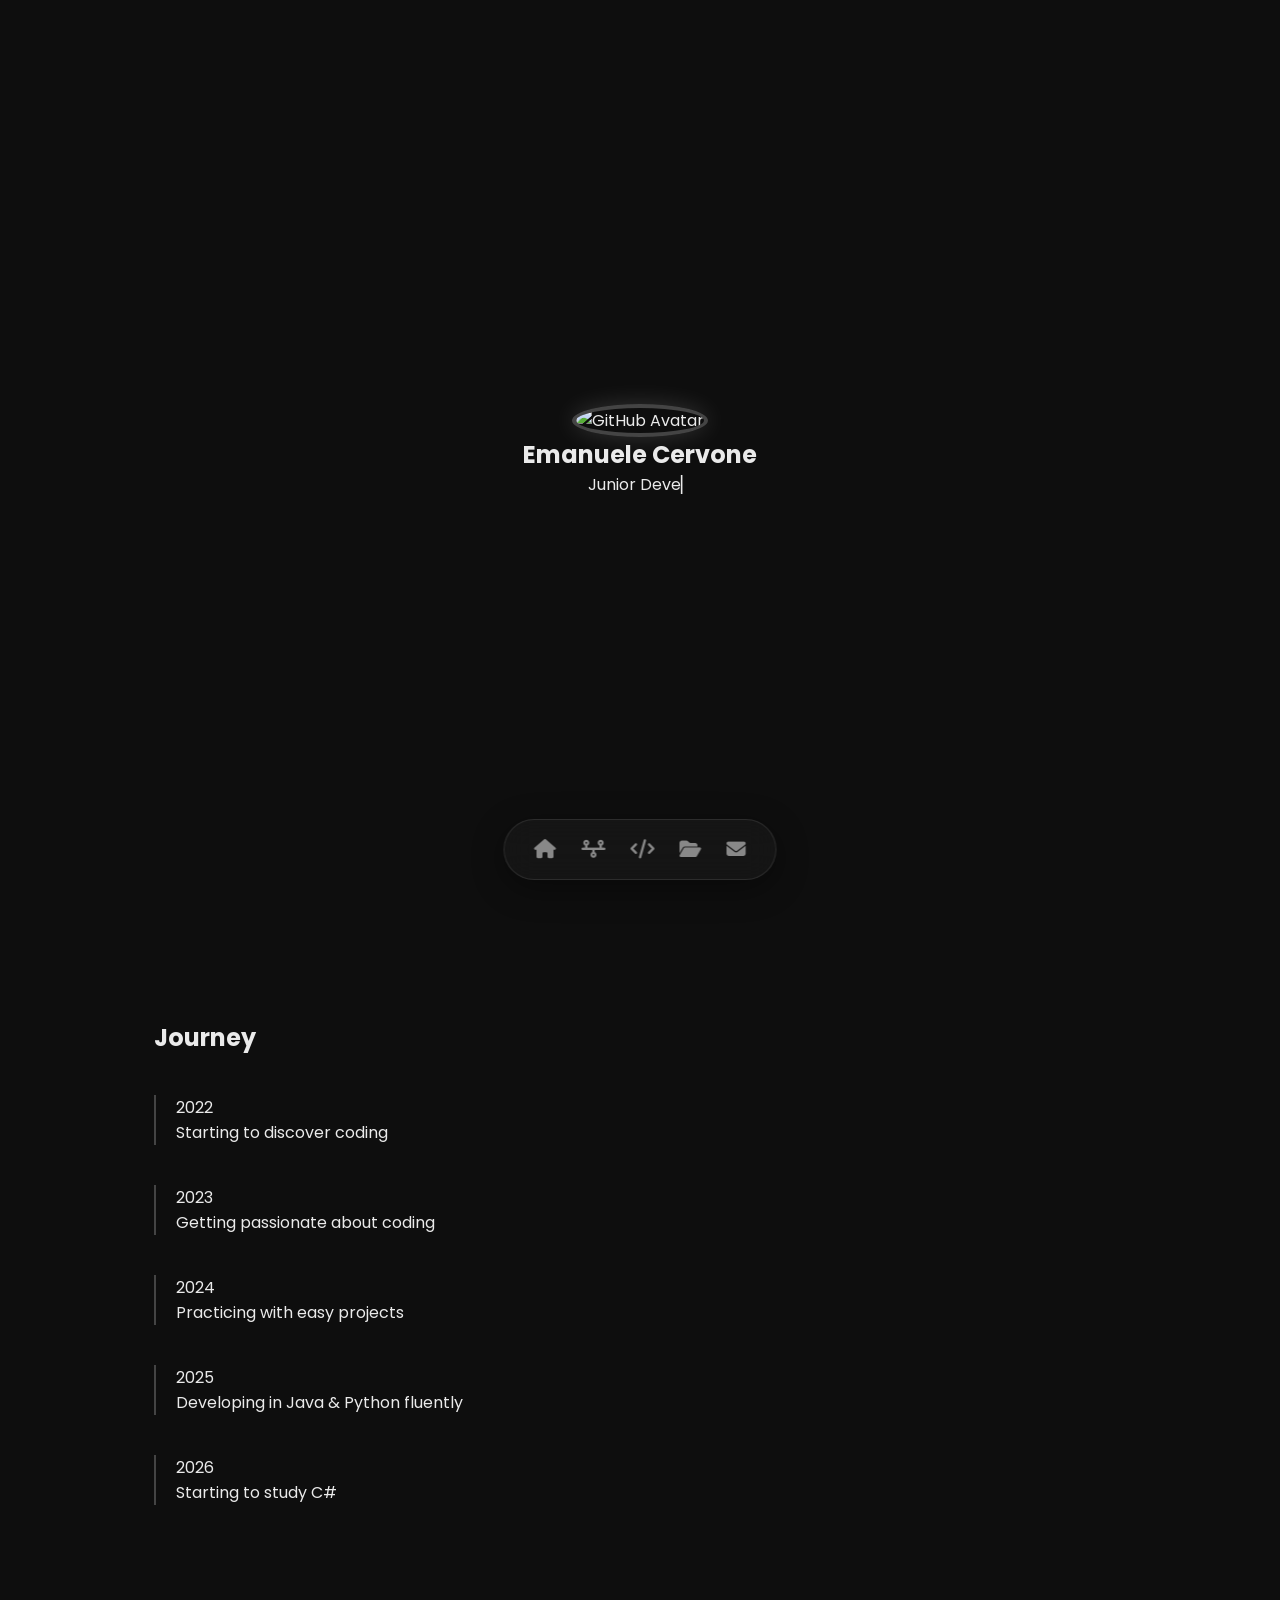
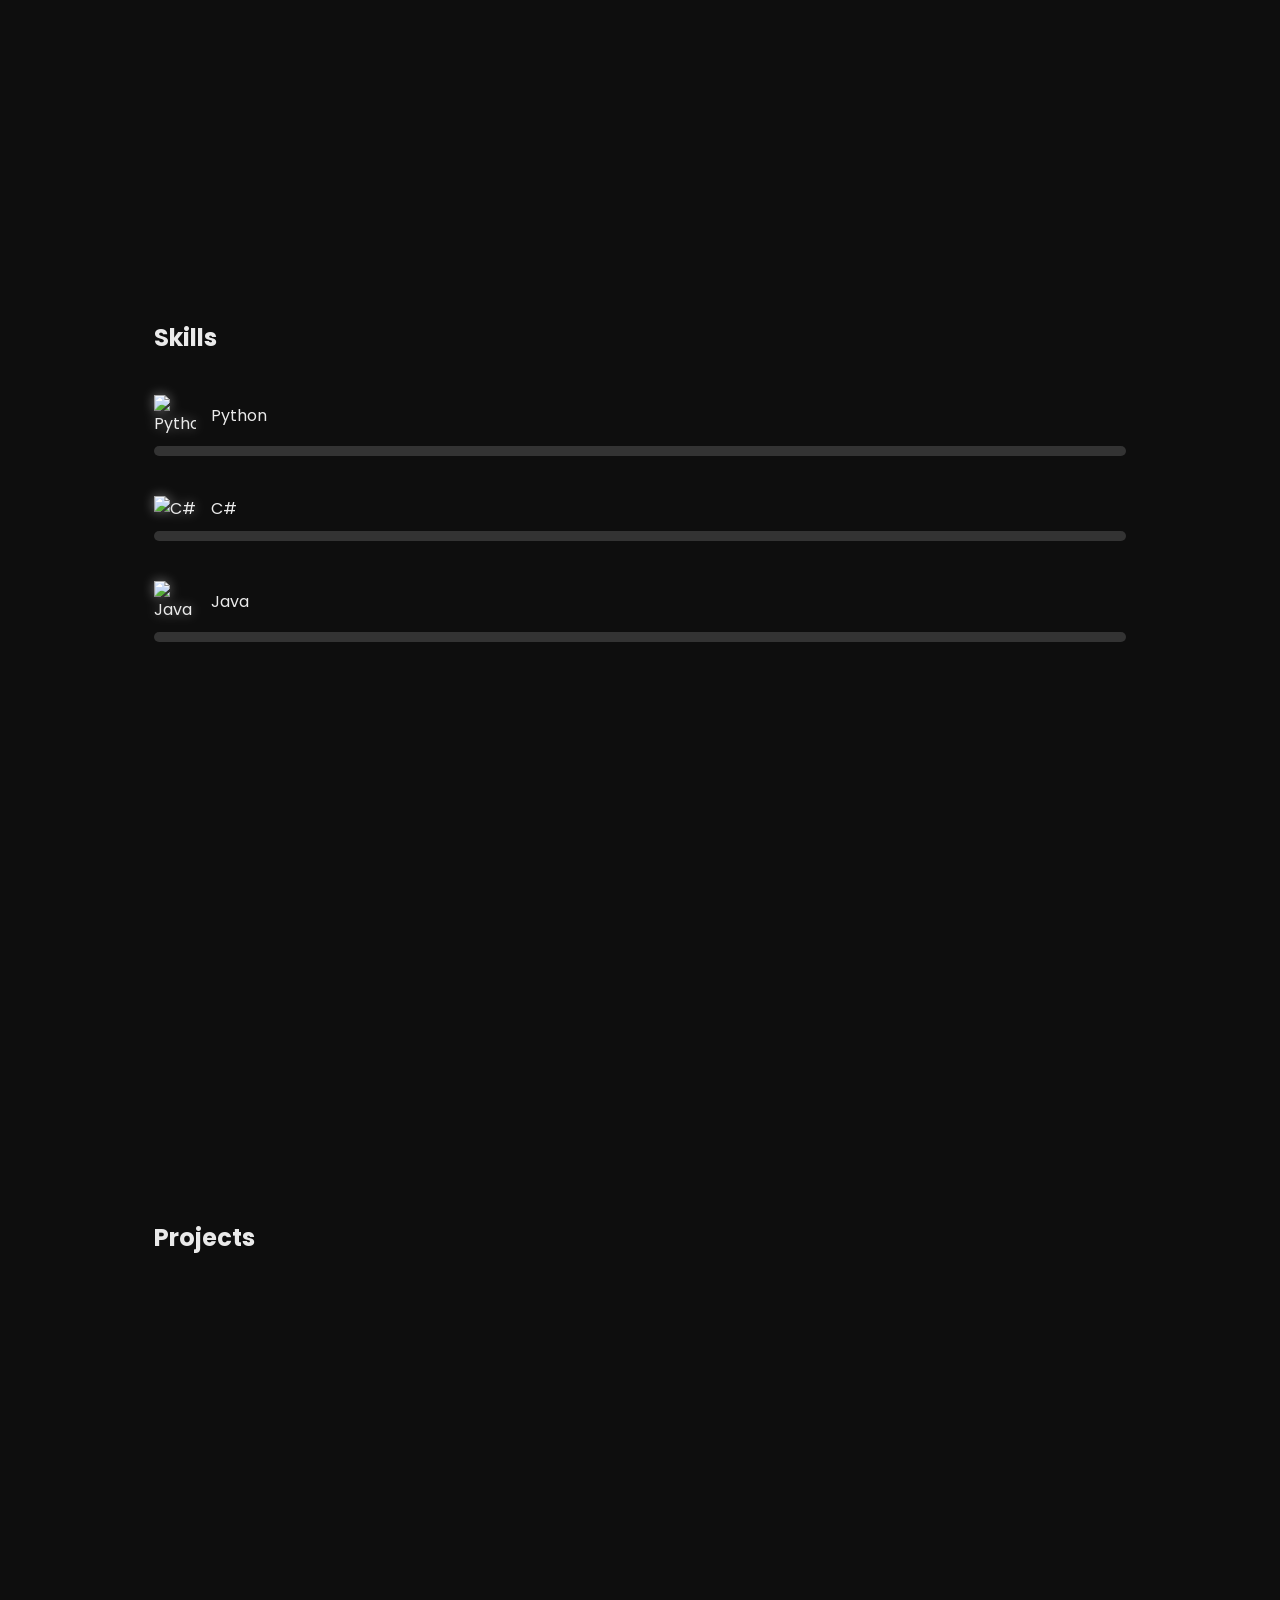
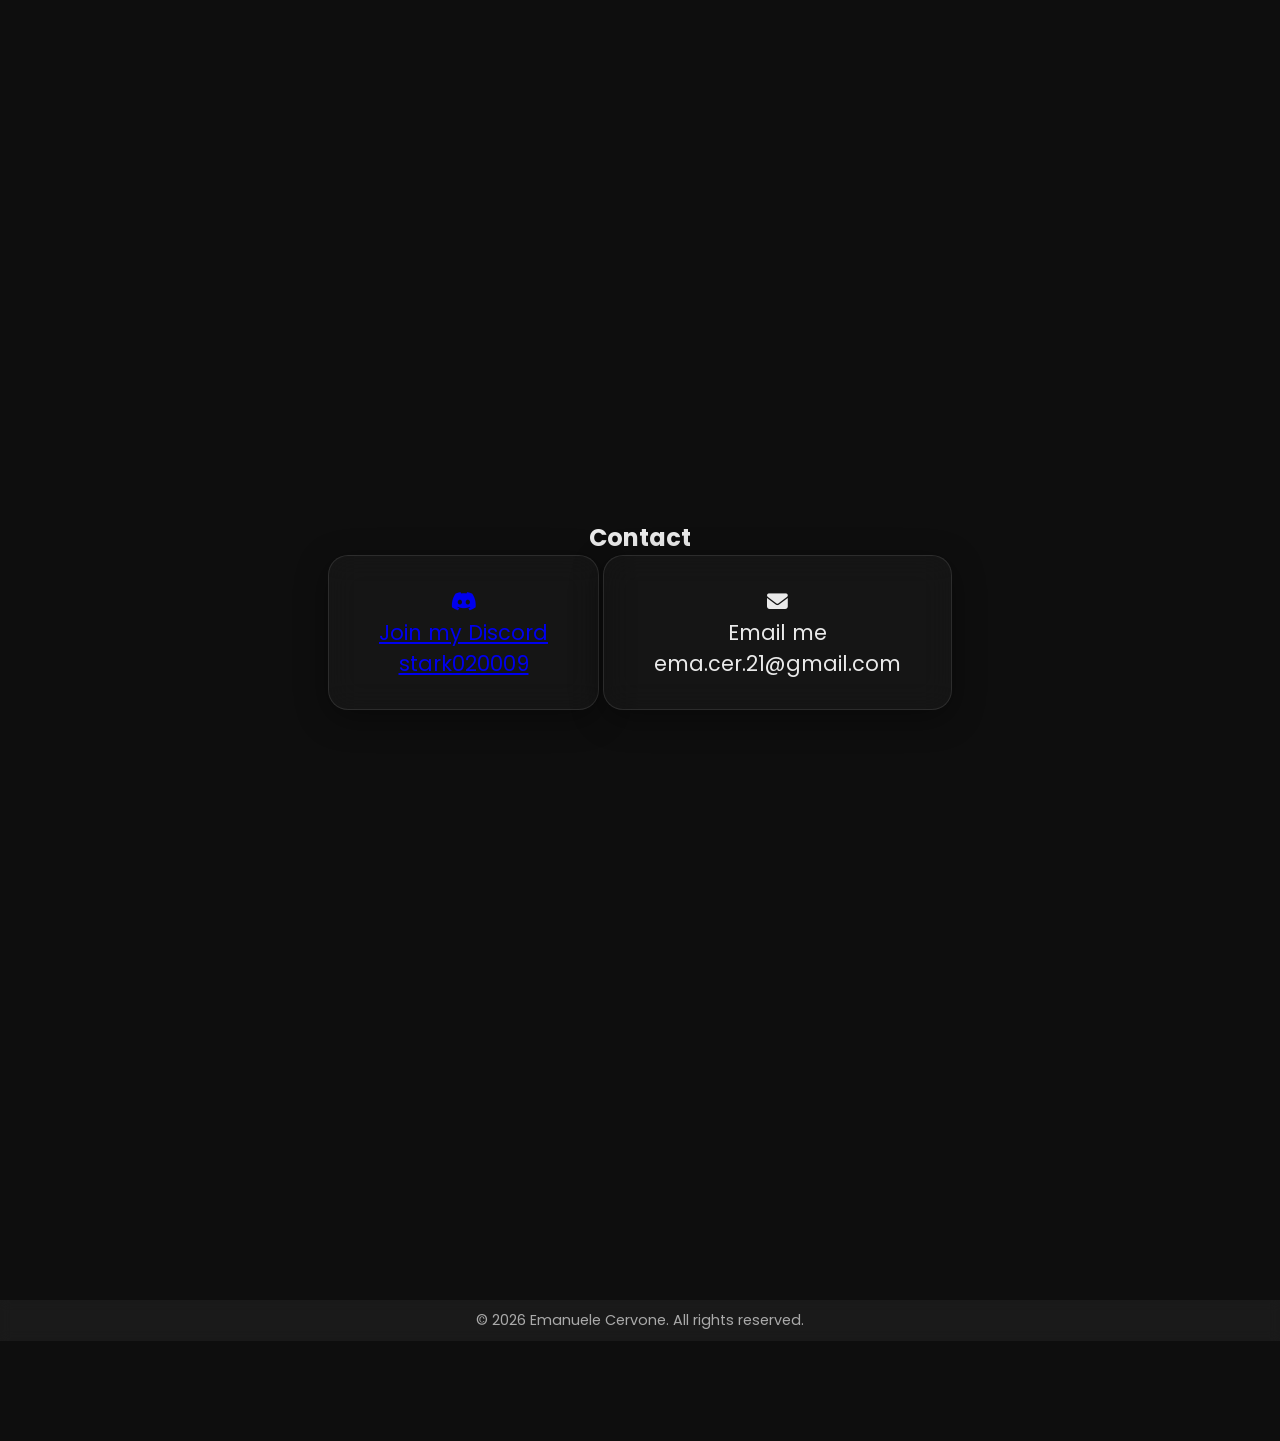
==== Index.html @ b1bf3c51 "Add files via upload" ====
<!DOCTYPE html>
<html lang="en">
<head>
<meta charset="UTF-8">
<title>Emanuele Cervone | Junior Developer</title>
<meta name="viewport" content="width=device-width, initial-scale=1.0">
<link href="https://fonts.googleapis.com/css2?family=Poppins:wght@300;400;600&display=swap" rel="stylesheet">
<link rel="stylesheet" href="https://cdnjs.cloudflare.com/ajax/libs/font-awesome/6.5.0/css/all.min.css">
<script src="https://unpkg.com/scrollreveal"></script>
<script src="https://cdn.jsdelivr.net/particles.js/2.0.0/particles.min.js"></script>
<link rel="stylesheet" href="style.css">
</head>
<body>

<div id="loading"><div class="spinner"></div></div>
<div id="particles-js"></div>

<section id="home" class="home">
  <div class="home-container">
    <img id="github-avatar" class="profile-img" src="" alt="GitHub Avatar">
    <div class="home-content">
      <h1>Emanuele Cervone</h1>
      <div class="typewriter-container">
        <span id="typewriter"></span><span class="cursor">▏</span>
      </div>
    </div>
  </div>
</section>

<section id="timeline">
  <div class="timeline-wrapper">
    <h2>Journey</h2>
    <div class="timeline">
      <div class="timeline-item"><span>2022</span><p>Starting to discover coding</p></div>
      <div class="timeline-item"><span>2023</span><p>Getting passionate about coding</p></div>
      <div class="timeline-item"><span>2024</span><p>Practicing with easy projects</p></div>
      <div class="timeline-item"><span>2025</span><p>Developing in Java & Python fluently</p></div>
      <div class="timeline-item current"><span>2026</span><p>Starting to study C#</p></div>
    </div>
  </div>
</section>

<section id="skills">
  <h2>Skills</h2>
  <div class="skills-wrapper">
    <div class="skill-card">
      <div class="skill-header">
        <img src="https://cdn.jsdelivr.net/gh/devicons/devicon/icons/python/python-original.svg" alt="Python">
        <span>Python</span>
        <strong class="percent" data-value="60">0%</strong>
      </div>
      <div class="progress-bar"><div class="progress python"></div></div>
    </div>
    <div class="skill-card">
      <div class="skill-header">
        <img src="https://cdn.jsdelivr.net/gh/devicons/devicon/icons/csharp/csharp-original.svg" alt="C#">
        <span>C#</span>
        <strong class="percent" data-value="25">0%</strong>
      </div>
      <div class="progress-bar"><div class="progress cs"></div></div>
    </div>
    <div class="skill-card">
      <div class="skill-header">
        <img src="https://cdn.jsdelivr.net/gh/devicons/devicon/icons/java/java-original.svg" alt="Java">
        <span>Java</span>
        <strong class="percent" data-value="85">0%</strong>
      </div>
      <div class="progress-bar"><div class="progress java"></div></div>
    </div>
  </div>
</section>

<section id="projects">
  <h2>Projects</h2>
  <div id="projects-container" class="projects"></div>
</section>

<section id="contact" class="contact">
  <h2>Contact</h2>
  <div class="contact-grid">
    <a href="https://discord.gg/CvvwUvXhdG" target="_blank" class="contact-card glass discord-btn">
      <i class="fa-brands fa-discord"></i>
      <div class="contact-info">
        <span>Join my Discord</span>
        <p>stark020009</p>
      </div>
    </a>
    <div class="contact-card glass">
      <i class="fa-solid fa-envelope"></i>
      <div class="contact-info">
        <span>Email me</span>
        <p>ema.cer.21@gmail.com</p>
      </div>
    </div>
  </div>
</section>

<footer class="footer">
  <p>© 2026 Emanuele Cervone. All rights reserved.</p>
</footer>

<nav class="bottom-nav glass">
  <a href="#home" class="nav-link"><i class="fa-solid fa-house"></i></a>
  <a href="#timeline" class="nav-link"><i class="fa-solid fa-timeline"></i></a>
  <a href="#skills" class="nav-link"><i class="fa-solid fa-code"></i></a>
  <a href="#projects" class="nav-link"><i class="fa-solid fa-folder-open"></i></a>
  <a href="#contact" class="nav-link"><i class="fa-solid fa-envelope"></i></a>
</nav>

<script src="script.js"></script>
</body>
</html>
---- style.css ----
* {
  margin: 0;
  padding: 0;
  box-sizing: border-box;
  font-family: 'Poppins', sans-serif;
}

body {
  background: #0e0e0e;
  color: #eaeaea;
}

#particles-js {
  position: fixed;
  inset: 0;
  z-index: -1;
}

#loading {
  position: fixed;
  inset: 0;
  background: #000;
  display: flex;
  justify-content: center;
  align-items: center;
  z-index: 9999;
}

.spinner {
  width: 60px;
  height: 60px;
  border: 4px solid #333;
  border-top: 4px solid #fff;
  border-radius: 50%;
  animation: spin 1s linear infinite;
}

@keyframes spin {
  to { transform: rotate(360deg); }
}

section {
  min-height: 100vh;
  padding: 120px 12%;
}

.home {
  display: flex;
  flex-direction: column;
  align-items: center;
  justify-content: center;
  text-align: center;
}

.profile-img {
  width: 190px;
  height: 190px;
  border-radius: 50%;
  border: 4px solid #444;
  box-shadow: 0 0 25px rgba(255,255,255,0.15);
}

.typewriter {
  margin-top: 10px;
  font-size: 1.5rem;
  color: #aaa;
}

.timeline {
  max-width: 600px;
  margin-top: 40px;
}

.timeline-item {
  margin-bottom: 40px;
  padding-left: 20px;
  border-left: 2px solid #444;
}

.percent {
  font-size: 0.9rem;
  color: #aaa;
  opacity: 1; 
  transition: 1s;
  min-width: 30px; 
  text-align: right;
}

.skill-card {
  margin-top: 40px;
}

.skill-header {
  display: flex;
  align-items: center;
  gap: 15px;
}

.skill-header img {
  width: 42px;
  filter: drop-shadow(0 0 6px rgba(255,255,255,0.4));
}

.skill-header span {
  flex: 1;
}

.percent {
  font-size: 0.9rem;
  color: #aaa;
  opacity: 0;
  transition: 1s;
}

.progress-bar {
  height: 10px;
  background: #333;
  border-radius: 5px;
  margin-top: 10px;
}

.progress {
  height: 100%;
  width: 0;
  border-radius: 5px;
  transition: 1.5s;
}

.python { background: #3776ab; }
.java { background: #f89820; }
.cs { background: #68217A; }

.projects {
  display: grid;
  grid-template-columns: repeat(auto-fit, minmax(220px,1fr));
  gap: 15px; 
}

.project {
  padding: 15px; 
  background: #1a1a1a;
  border-radius: 15px;
  transition: 0.3s;
  font-size: 0.95rem; 
}

.project:hover {
  transform: translateY(-8px); 
}


.project a {
  text-decoration: none;
  color: inherit;
}

.contact {
  text-align: center;
}

.contact-card {
  display: inline-block;
  padding: 30px 50px;
  background: #1a1a1a;
  border-radius: 20px;
  font-size: 1.3rem;
}

.bottom-nav{
  position:fixed;
  bottom:20px;
  left:50%;
  transform:translateX(-50%);
  display:flex;
  gap:25px;
  padding:15px 30px;
  border-radius:50px;
  z-index:100;
}

.glass{
  background:rgba(255,255,255,.03);
  backdrop-filter:blur(15px);
  border:1px solid rgba(255,255,255,.1);
  box-shadow:0 8px 32px rgba(0,0,0,.37);
}

.bottom-nav a{
  color:#888;
  font-size:1.2rem;
  transition:.3s;
  text-decoration:none;
}

.bottom-nav a:hover{
  color:#fff;
  transform:translateY(-3px);
}


body {
  padding-bottom: 100px; 
}
.footer {
  text-align: center;
  padding: 10px 0;
  font-size: 0.9rem;
  color: #aaa;
  background: rgba(255,255,255,0.05); 
  backdrop-filter: blur(6px);
  margin: 0; 
}
.footer a {
  color: #fff;
  text-decoration: underline;
}
.footer a:hover {
  color: #ffd700;
}


/* by https://salvatorerusso.xyz
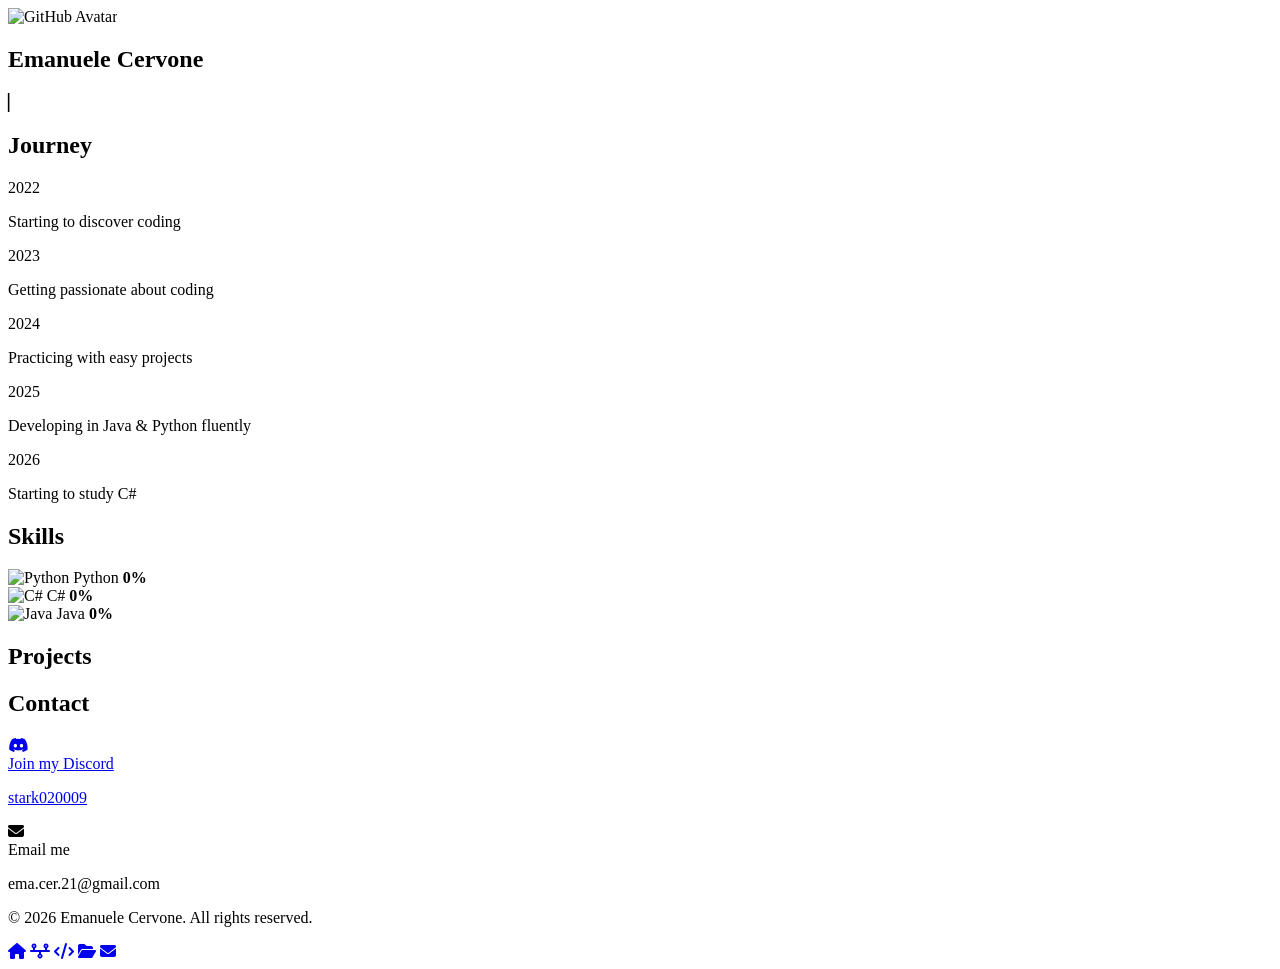
==== commit 99ecff5d: "Update Index.html" ====
--- a/Index.html
+++ b/Index.html
@@ -109,4 +109,4 @@
 
 <script src="script.js"></script>
 </body>
-</html>+</html>
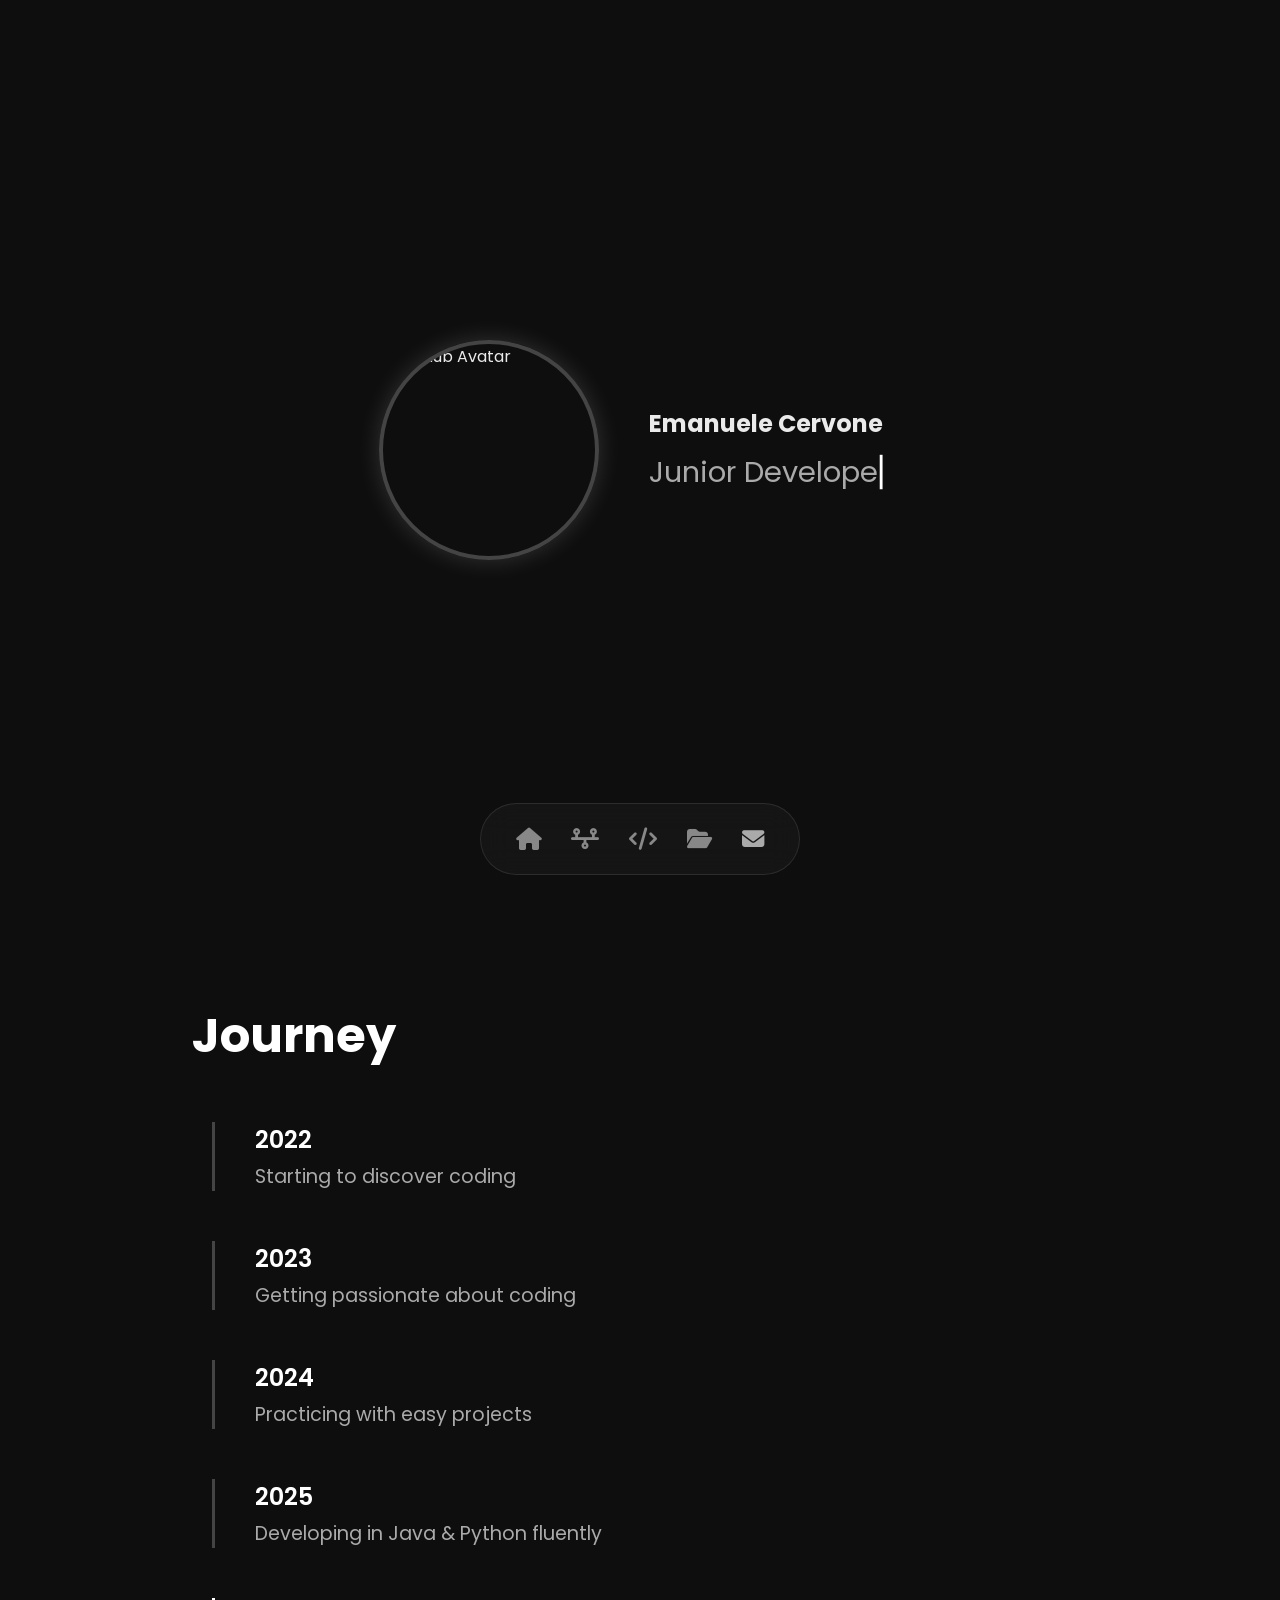
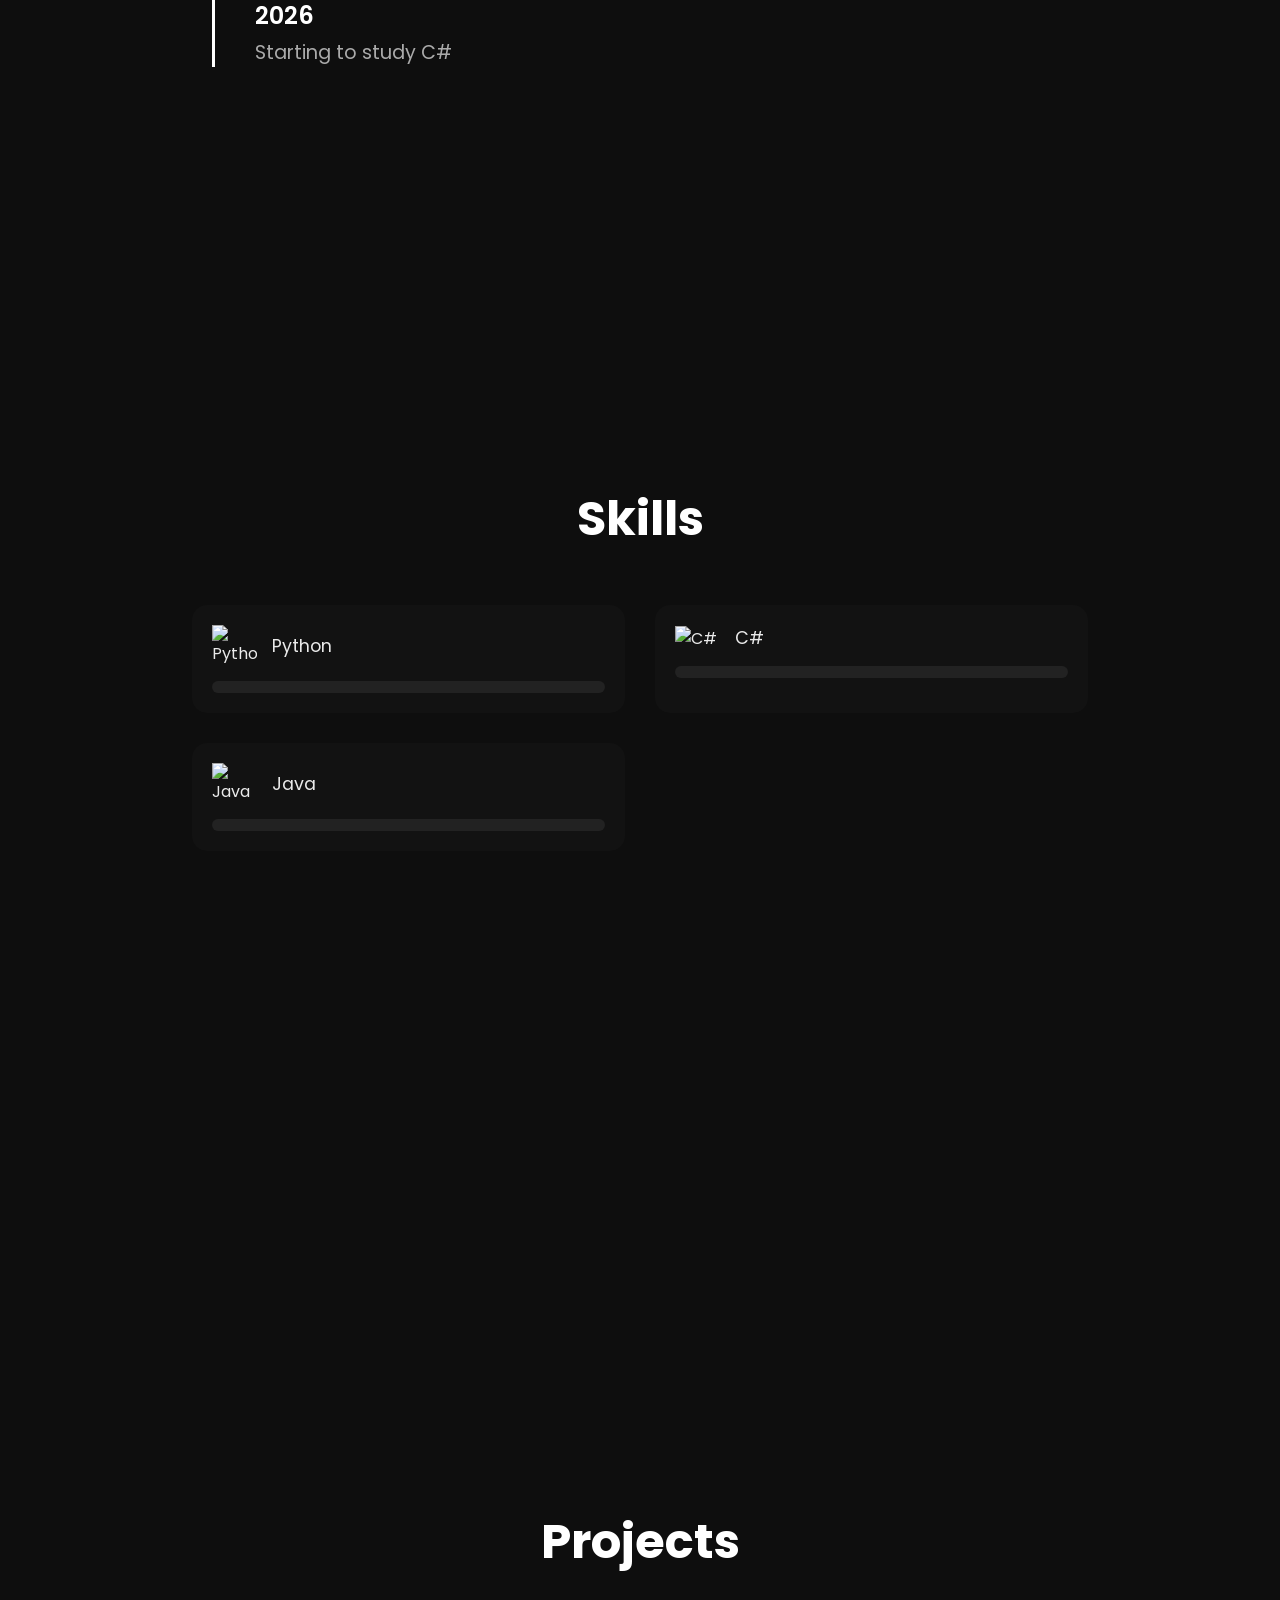
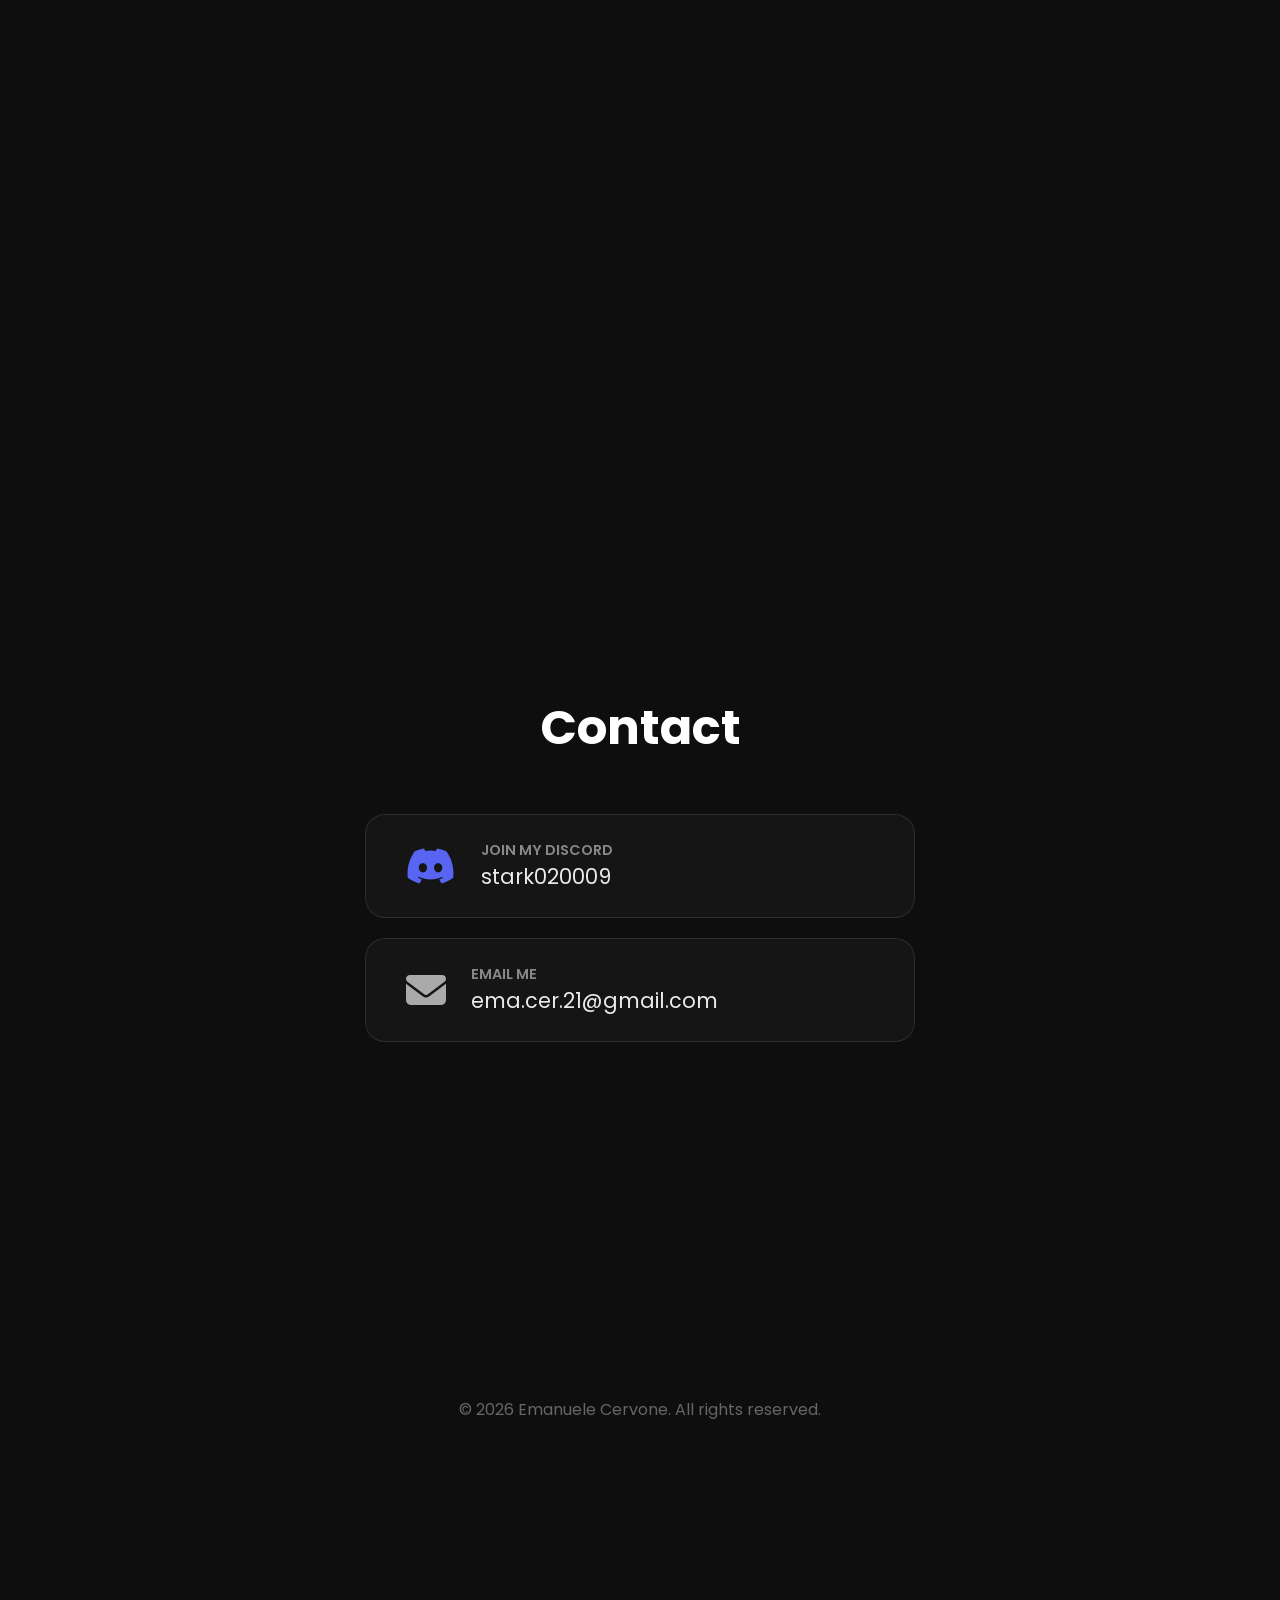
==== commit f3193960: "Add files via upload" ====
--- a/Index.html
+++ b/Index.html
@@ -15,89 +15,91 @@
 <div id="loading"><div class="spinner"></div></div>
 <div id="particles-js"></div>
 
-<section id="home" class="home">
-  <div class="home-container">
-    <img id="github-avatar" class="profile-img" src="" alt="GitHub Avatar">
-    <div class="home-content">
-      <h1>Emanuele Cervone</h1>
-      <div class="typewriter-container">
-        <span id="typewriter"></span><span class="cursor">▏</span>
+<div class="scroll-container" id="main-scroll-container">
+  <section id="home" class="home">
+    <div class="home-container">
+      <img id="github-avatar" class="profile-img" src="" alt="GitHub Avatar">
+      <div class="home-content">
+        <h1>Emanuele Cervone</h1>
+        <div class="typewriter-container">
+          <span id="typewriter"></span><span class="cursor">▏</span>
+        </div>
       </div>
     </div>
-  </div>
-</section>
+  </section>
 
-<section id="timeline">
-  <div class="timeline-wrapper">
-    <h2>Journey</h2>
-    <div class="timeline">
-      <div class="timeline-item"><span>2022</span><p>Starting to discover coding</p></div>
-      <div class="timeline-item"><span>2023</span><p>Getting passionate about coding</p></div>
-      <div class="timeline-item"><span>2024</span><p>Practicing with easy projects</p></div>
-      <div class="timeline-item"><span>2025</span><p>Developing in Java & Python fluently</p></div>
-      <div class="timeline-item current"><span>2026</span><p>Starting to study C#</p></div>
-    </div>
-  </div>
-</section>
-
-<section id="skills">
-  <h2>Skills</h2>
-  <div class="skills-wrapper">
-    <div class="skill-card">
-      <div class="skill-header">
-        <img src="https://cdn.jsdelivr.net/gh/devicons/devicon/icons/python/python-original.svg" alt="Python">
-        <span>Python</span>
-        <strong class="percent" data-value="60">0%</strong>
-      </div>
-      <div class="progress-bar"><div class="progress python"></div></div>
-    </div>
-    <div class="skill-card">
-      <div class="skill-header">
-        <img src="https://cdn.jsdelivr.net/gh/devicons/devicon/icons/csharp/csharp-original.svg" alt="C#">
-        <span>C#</span>
-        <strong class="percent" data-value="25">0%</strong>
-      </div>
-      <div class="progress-bar"><div class="progress cs"></div></div>
-    </div>
-    <div class="skill-card">
-      <div class="skill-header">
-        <img src="https://cdn.jsdelivr.net/gh/devicons/devicon/icons/java/java-original.svg" alt="Java">
-        <span>Java</span>
-        <strong class="percent" data-value="85">0%</strong>
-      </div>
-      <div class="progress-bar"><div class="progress java"></div></div>
-    </div>
-  </div>
-</section>
-
-<section id="projects">
-  <h2>Projects</h2>
-  <div id="projects-container" class="projects"></div>
-</section>
-
-<section id="contact" class="contact">
-  <h2>Contact</h2>
-  <div class="contact-grid">
-    <a href="https://discord.gg/CvvwUvXhdG" target="_blank" class="contact-card glass discord-btn">
-      <i class="fa-brands fa-discord"></i>
-      <div class="contact-info">
-        <span>Join my Discord</span>
-        <p>stark020009</p>
-      </div>
-    </a>
-    <div class="contact-card glass">
-      <i class="fa-solid fa-envelope"></i>
-      <div class="contact-info">
-        <span>Email me</span>
-        <p>ema.cer.21@gmail.com</p>
+  <section id="timeline">
+    <div class="timeline-wrapper">
+      <h2>Journey</h2>
+      <div class="timeline">
+        <div class="timeline-item"><span>2022</span><p>Starting to discover coding</p></div>
+        <div class="timeline-item"><span>2023</span><p>Getting passionate about coding</p></div>
+        <div class="timeline-item"><span>2024</span><p>Practicing with easy projects</p></div>
+        <div class="timeline-item"><span>2025</span><p>Developing in Java & Python fluently</p></div>
+        <div class="timeline-item current"><span>2026</span><p>Starting to study C#</p></div>
       </div>
     </div>
-  </div>
-</section>
+  </section>
 
-<footer class="footer">
-  <p>© 2026 Emanuele Cervone. All rights reserved.</p>
-</footer>
+  <section id="skills">
+    <h2>Skills</h2>
+    <div class="skills-wrapper">
+      <div class="skill-card">
+        <div class="skill-header">
+          <img src="https://cdn.jsdelivr.net/gh/devicons/devicon/icons/python/python-original.svg" alt="Python">
+          <span>Python</span>
+          <strong class="percent" data-value="60">0%</strong>
+        </div>
+        <div class="progress-bar"><div class="progress python"></div></div>
+      </div>
+      <div class="skill-card">
+        <div class="skill-header">
+          <img src="https://cdn.jsdelivr.net/gh/devicons/devicon/icons/csharp/csharp-original.svg" alt="C#">
+          <span>C#</span>
+          <strong class="percent" data-value="25">0%</strong>
+        </div>
+        <div class="progress-bar"><div class="progress cs"></div></div>
+      </div>
+      <div class="skill-card">
+        <div class="skill-header">
+          <img src="https://cdn.jsdelivr.net/gh/devicons/devicon/icons/java/java-original.svg" alt="Java">
+          <span>Java</span>
+          <strong class="percent" data-value="85">0%</strong>
+        </div>
+        <div class="progress-bar"><div class="progress java"></div></div>
+      </div>
+    </div>
+  </section>
+
+  <section id="projects">
+    <h2>Projects</h2>
+    <div id="projects-container" class="projects"></div>
+  </section>
+
+  <section id="contact" class="contact">
+    <h2>Contact</h2>
+    <div class="contact-grid">
+      <a href="https://discord.gg/CvvwUvXhdG" target="_blank" class="contact-card glass discord-btn">
+        <i class="fa-brands fa-discord"></i>
+        <div class="contact-info">
+          <span>Join my Discord</span>
+          <p>stark020009</p>
+        </div>
+      </a>
+      <div class="contact-card glass">
+        <i class="fa-solid fa-envelope"></i>
+        <div class="contact-info">
+          <span>Email me</span>
+          <p>ema.cer.21@gmail.com</p>
+        </div>
+      </div>
+    </div>
+  </section>
+
+  <footer class="footer">
+    <p>© 2026 Emanuele Cervone. All rights reserved.</p>
+  </footer>
+</div>
 
 <nav class="bottom-nav glass">
   <a href="#home" class="nav-link"><i class="fa-solid fa-house"></i></a>
@@ -109,4 +111,4 @@
 
 <script src="script.js"></script>
 </body>
-</html>
+</html>
--- a/style.css
+++ b/style.css
@@ -0,0 +1,149 @@
+* {
+  margin: 0;
+  padding: 0;
+  box-sizing: border-box;
+  font-family: 'Poppins', sans-serif;
+}
+
+body {
+  background: #0e0e0e;
+  color: #eaeaea;
+  padding-bottom: 100px;
+}
+
+#particles-js {
+  position: fixed;
+  inset: 0;
+  z-index: -1;
+}
+
+#loading {
+  position: fixed;
+  inset: 0;
+  background: #000;
+  display: flex;
+  justify-content: center;
+  align-items: center;
+  z-index: 9999;
+}
+
+.spinner {
+  width: 60px; height: 60px;
+  border: 4px solid #333;
+  border-top: 4px solid #fff;
+  border-radius: 50%;
+  animation: spin 1s linear infinite;
+}
+
+@keyframes spin { to { transform: rotate(360deg); } }
+
+section {
+  min-height: 100vh;
+  padding: 100px 15%;
+  display: flex;
+  flex-direction: column;
+  justify-content: center;
+}
+
+h2 { font-size: 3rem; margin-bottom: 50px; text-align: center; color: #fff; }
+
+.home-container {
+  display: flex;
+  align-items: center;
+  justify-content: center;
+  gap: 50px;
+}
+
+.profile-img {
+  width: 220px; height: 220px;
+  border-radius: 50%;
+  border: 4px solid #444;
+  box-shadow: 0 0 25px rgba(255,255,255,0.15);
+}
+
+/* Typewriter e Cursore */
+.typewriter-container {
+    font-size: 1.8rem;
+    color: #aaa;
+    margin-top: 10px;
+    display: flex;
+    align-items: center;
+}
+
+.cursor {
+    color: #fff;
+    animation: blink 0.8s infinite;
+    margin-left: 2px;
+}
+
+@keyframes blink {
+    0%, 100% { opacity: 1; }
+    50% { opacity: 0; }
+}
+
+.timeline-wrapper { width: 100%; max-width: 1000px; margin: 0; }
+.timeline-wrapper h2 { text-align: left; }
+.timeline { margin-left: 20px; }
+.timeline-item { margin-bottom: 50px; padding-left: 40px; border-left: 3px solid #444; }
+.timeline-item.current { border-left-color: #fff; }
+.timeline-item span { display: block; font-size: 1.5rem; font-weight: 600; color: #fff; margin-bottom: 5px; }
+.timeline-item p { font-size: 1.2rem; color: #aaa; }
+
+.skills-wrapper { display: grid; grid-template-columns: repeat(auto-fit, minmax(300px, 1fr)); gap: 30px; }
+.skill-card { background: rgba(255,255,255,0.02); padding: 20px; border-radius: 15px; }
+.skill-header { display: flex; align-items: center; gap: 15px; }
+.skill-header img { width: 45px; }
+.skill-header span { flex: 1; font-size: 1.1rem; }
+.percent { font-size: 1rem; color: #aaa; opacity: 0; transition: 1s; }
+.progress-bar { height: 12px; background: #222; border-radius: 6px; margin-top: 15px; }
+.progress { height: 100%; width: 0; border-radius: 6px; transition: 2s ease-out; }
+.python { background: #3776ab; }
+.java { background: #f89820; }
+.cs { background: #68217A; }
+
+.projects { display: grid; grid-template-columns: repeat(auto-fit, minmax(280px, 1fr)); gap: 20px; }
+.project { padding: 25px; background: #151515; border-radius: 15px; border: 1px solid #222; transition: 0.3s; }
+.project:hover { transform: translateY(-8px); border-color: #444; }
+.project a { text-decoration: none; color: inherit; }
+
+.contact-grid { display: flex; flex-direction: column; gap: 20px; align-items: center; }
+.contact-card { display: flex; align-items: center; gap: 25px; padding: 25px 40px; border-radius: 20px; width: 100%; max-width: 550px; text-decoration: none; color: inherit; transition: 0.3s; }
+.discord-btn:hover { background: rgba(88, 101, 242, 0.2); border-color: #5865F2; transform: translateY(-5px); }
+.contact-card i { font-size: 2.5rem; }
+.fa-discord { color: #5865F2; }
+.fa-envelope { color: #aaa; }
+.contact-info span { display: block; font-weight: 600; font-size: 0.9rem; color: #888; text-transform: uppercase; }
+.contact-info p { font-size: 1.3rem; margin: 0; }
+
+/* Navbar con Animazione Click */
+.bottom-nav { position: fixed; bottom: 25px; left: 50%; transform: translateX(-50%); display: flex; gap: 30px; padding: 18px 35px; border-radius: 50px; z-index: 100; transition: 0.3s; }
+.glass { background: rgba(255,255,255,.03); backdrop-filter: blur(15px); border: 1px solid rgba(255,255,255,.1); }
+
+.nav-link { 
+    color: #888; 
+    font-size: 1.4rem; 
+    transition: transform 0.2s cubic-bezier(0.175, 0.885, 0.32, 1.275), color 0.3s; 
+    display: inline-block;
+}
+
+.nav-link:hover { color: #fff; transform: scale(1.2); }
+
+/* Classe aggiunta via JS al click */
+.nav-active-anim {
+    animation: navClick 0.4s ease-out;
+    color: #fff !important;
+}
+
+@keyframes navClick {
+    0% { transform: scale(1); }
+    50% { transform: scale(1.5); }
+    100% { transform: scale(1.2); }
+}
+
+.footer { text-align: center; padding: 80px 0; color: #666; font-size: 1rem; }
+
+@media (max-width: 900px) {
+  .home-container { flex-direction: column; text-align: center; }
+  .timeline-wrapper h2 { text-align: center; }
+  section { padding: 80px 10%; }
+}
